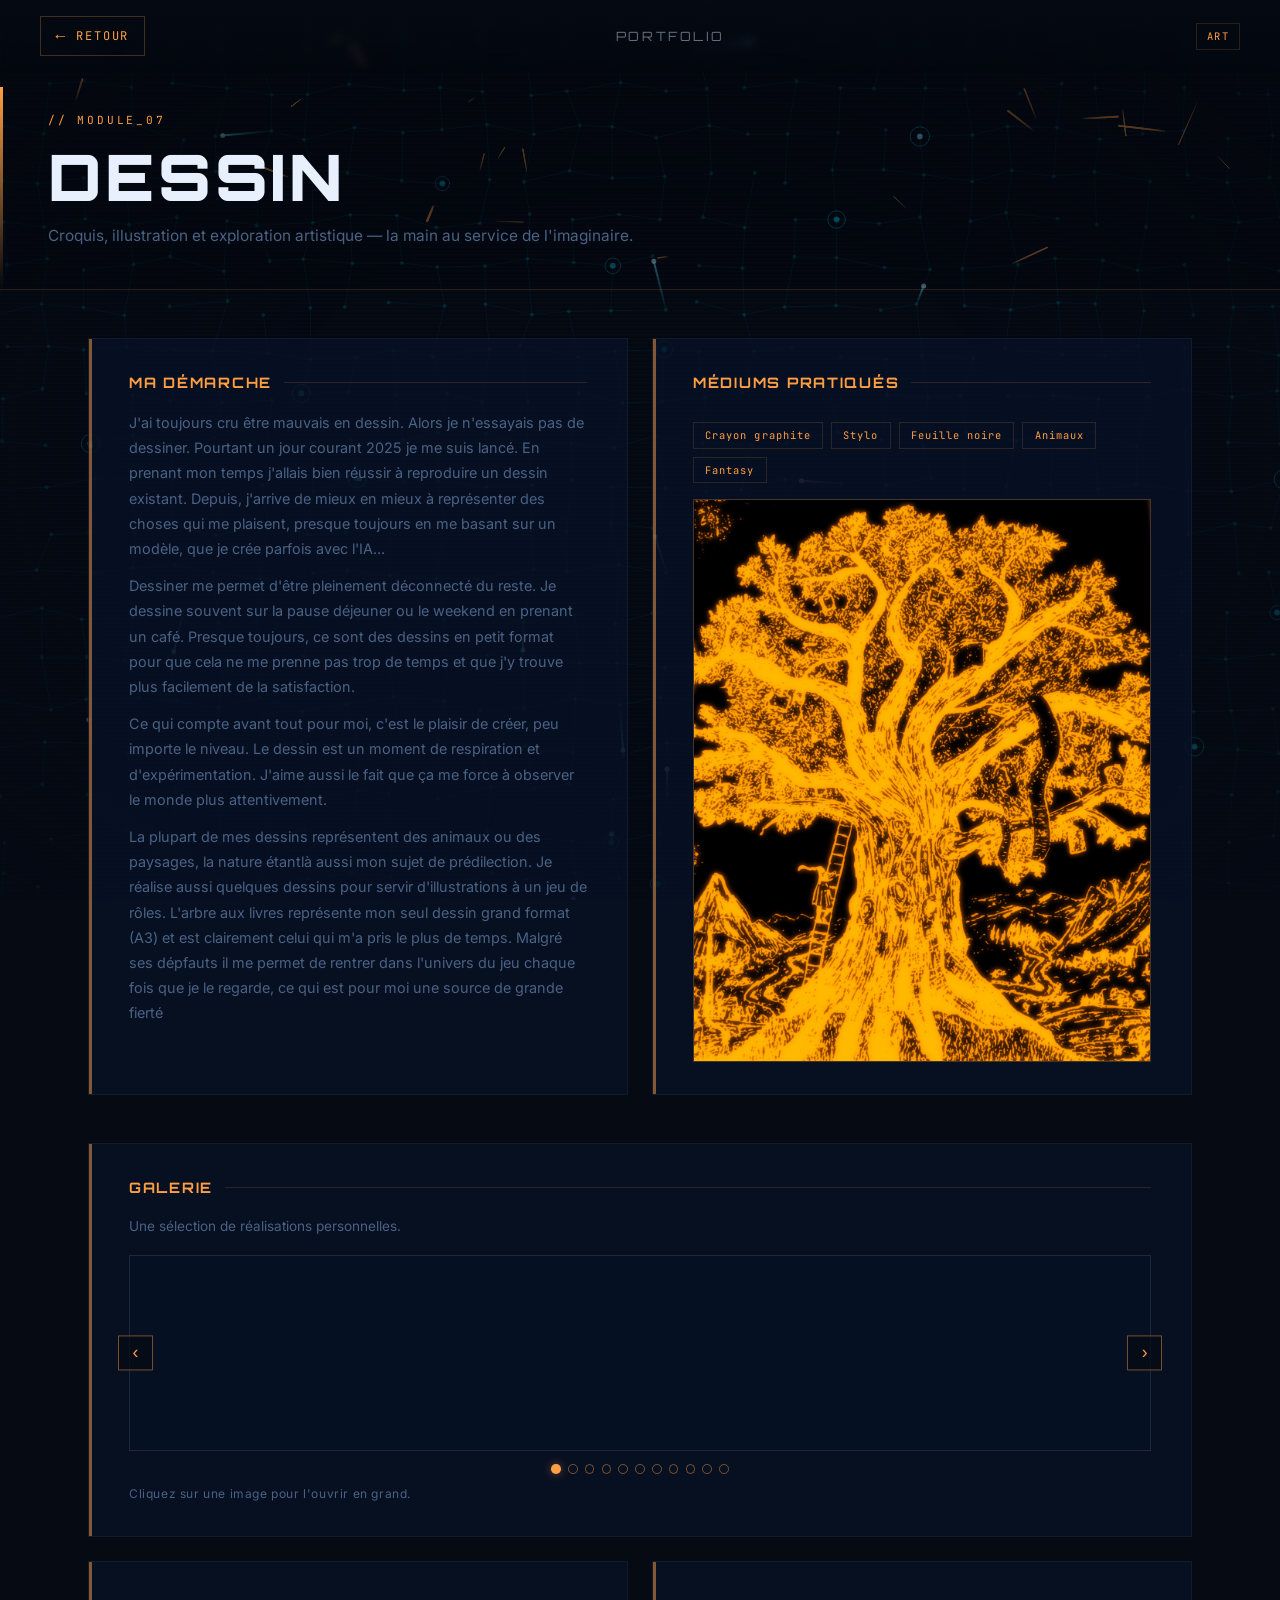
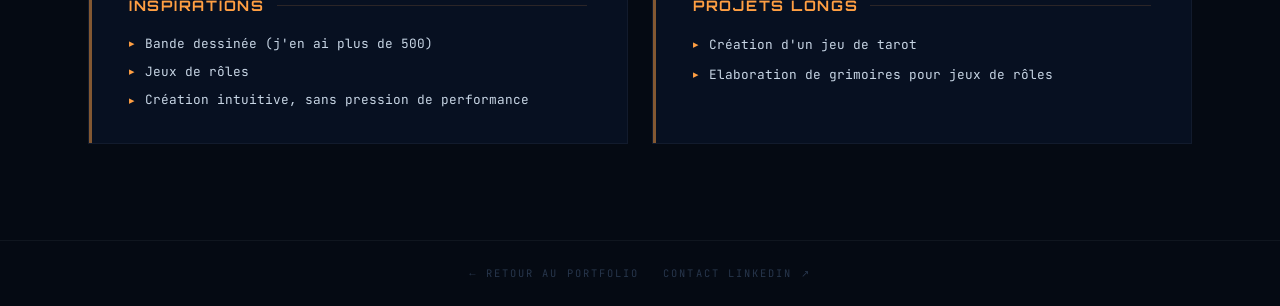
==== pages/dessin.html @ d43ea98d "Initial commit : portfolio futuriste complet" ====
<!DOCTYPE html>
<html lang="fr">
<head>
    <meta charset="UTF-8">
    <meta name="viewport" content="width=device-width, initial-scale=1.0">
    <title>Dessin — Portfolio</title>
    <meta name="description" content="Parcourez ma galerie de dessins, mes médiums de prédilection et mon exploration artistique personnelle.">
    <meta property="og:title" content="Dessin — Portfolio">
    <meta property="og:description" content="Parcourez ma galerie de dessins, mes médiums de prédilection et mon exploration artistique personnelle.">
    <meta property="og:image" content="../Images/Dessin/arbre-neon-orange.avif">
    <meta property="og:type" content="website">
    <meta name="twitter:card" content="summary_large_image">
    <link rel="stylesheet" href="../css/page.css">
    <link rel="stylesheet" href="../css/themes.css">
    <style>
        .dessin-carousel {
            position: relative;
            margin-top: 0.5rem;
        }

        .carousel-viewport {
            overflow: hidden;
            border: 1px solid rgba(200,214,229,0.12);
            background: rgba(8,18,38,0.6);
        }

        .carousel-track {
            display: flex;
            transition: transform 0.4s ease;
        }

        .carousel-slide {
            flex: 0 0 calc(100% / var(--slides-per-view, 1));
            border: none;
            margin: 0;
            padding: 0.35rem;
            background: none;
            cursor: zoom-in;
        }

        .carousel-slide img {
            width: 100%;
            aspect-ratio: 4 / 3;
            object-fit: cover;
            display: block;
        }

        .carousel-btn {
            position: absolute;
            top: 50%;
            transform: translateY(-50%);
            width: 2.2rem;
            height: 2.2rem;
            border: 1px solid rgba(255, 159, 67, 0.45);
            background: rgba(5,10,19,0.75);
            color: var(--accent);
            font-size: 1.1rem;
            cursor: pointer;
            z-index: 2;
            transition: all 0.25s ease;
        }

        .carousel-btn:hover {
            background: rgba(255, 159, 67, 0.2);
            box-shadow: 0 0 12px rgba(255, 159, 67, 0.3);
        }

        .carousel-btn:focus-visible,
        .carousel-dot:focus-visible,
        .lightbox-btn:focus-visible,
        .lightbox-close:focus-visible {
            outline: 2px solid var(--accent);
            outline-offset: 2px;
        }

        .carousel-btn.prev { left: -0.7rem; }
        .carousel-btn.next { right: -0.7rem; }

        .carousel-dots {
            display: flex;
            justify-content: center;
            gap: 0.45rem;
            margin-top: 0.85rem;
        }

        .carousel-dot {
            width: 0.6rem;
            height: 0.6rem;
            border-radius: 50%;
            border: 1px solid rgba(255, 159, 67, 0.45);
            background: transparent;
            cursor: pointer;
            padding: 0;
            transition: all 0.25s ease;
        }

        .carousel-dot[aria-selected="true"] {
            background: var(--accent);
            box-shadow: 0 0 10px rgba(255, 159, 67, 0.45);
        }

        .lightbox {
            position: fixed;
            inset: 0;
            z-index: 500;
            display: flex;
            align-items: center;
            justify-content: center;
            padding: 1rem;
            background: rgba(5,10,19,0.92);
            backdrop-filter: blur(5px);
            opacity: 0;
            visibility: hidden;
            pointer-events: none;
            transition: opacity 0.25s ease, visibility 0.25s ease;
        }

        .lightbox.is-open {
            opacity: 1;
            visibility: visible;
            pointer-events: auto;
        }

        .lightbox figure {
            margin: 0;
            max-width: min(1100px, 92vw);
            max-height: 90vh;
            width: 100%;
            display: flex;
            align-items: center;
            justify-content: center;
            transform: translateY(12px) scale(0.97);
            transition: transform 0.3s ease;
        }

        .lightbox.is-open figure {
            transform: translateY(0) scale(1);
        }

        .lightbox img {
            max-width: 100%;
            max-height: 90vh;
            width: auto;
            height: auto;
            display: block;
            margin: 0 auto;
            border: 1px solid rgba(255, 159, 67, 0.35);
            box-shadow: 0 15px 35px rgba(0,0,0,0.45);
        }

        .lightbox-btn,
        .lightbox-close {
            position: absolute;
            border: 1px solid rgba(255, 159, 67, 0.45);
            background: rgba(5,10,19,0.75);
            color: var(--accent);
            cursor: pointer;
            transition: all 0.25s ease;
        }

        .lightbox-btn {
            top: 50%;
            transform: translateY(-50%);
            width: 2.5rem;
            height: 2.5rem;
            font-size: 1.15rem;
        }

        .lightbox-btn.prev { left: 1rem; }
        .lightbox-btn.next { right: 1rem; }

        .lightbox-close {
            top: 1rem;
            right: 1rem;
            width: 2.3rem;
            height: 2.3rem;
            font-size: 1.4rem;
            line-height: 1;
        }

        .lightbox-btn:hover,
        .lightbox-close:hover {
            background: rgba(255, 159, 67, 0.2);
            box-shadow: 0 0 12px rgba(255, 159, 67, 0.35);
        }

        body.lightbox-open {
            overflow: hidden;
        }

        @media (max-width: 768px) {
            .carousel-btn.prev { left: 0.4rem; }
            .carousel-btn.next { right: 0.4rem; }
            .carousel-btn,
            .lightbox-btn {
                width: 2rem;
                height: 2rem;
                font-size: 1rem;
            }
            .lightbox-close {
                width: 2rem;
                height: 2rem;
                font-size: 1.2rem;
            }
        }
    </style>
</head>
<body class="theme-dessin">

    <a class="skip-link" href="#main-content">Aller au contenu principal</a>

    <canvas id="bg-canvas" aria-hidden="true"></canvas>
    <div class="scanlines" aria-hidden="true"></div>
    <div class="vignette"  aria-hidden="true"></div>

    <!-- ── Navigation ── -->
    <nav class="page-nav">
        <a href="../index.html" class="nav-back">
            <span class="nav-back-arrow">←</span>
            RETOUR
        </a>
        <span class="nav-title">PORTFOLIO</span>
        <span class="nav-tag">ART</span>
    </nav>

    <!-- ── Hero ── -->
    <header class="section-hero">
        <canvas id="hero-canvas" aria-hidden="true"></canvas>
        <span class="section-eyebrow">// MODULE_07</span>
        <h1 class="section-title">DESSIN</h1>
        <p class="section-subtitle">
            Croquis, illustration et exploration artistique — la main au service de l'imaginaire.
        </p>
    </header>

    <!-- ── Contenu ── -->
    <main id="main-content" class="section-content">

        <div class="content-grid">
            <div class="content-block">
                <h2 class="block-title">MA DÉMARCHE</h2>
                <div class="block-body">
                    <p>
                        J'ai toujours cru être mauvais en dessin. Alors je n'essayais pas de dessiner. 
                        Pourtant un jour courant 2025 je me suis lancé. 
                        En prenant mon temps j'allais bien réussir à reproduire un dessin existant. 
                        Depuis, j'arrive de mieux en mieux à représenter des choses qui me plaisent, 
                        presque toujours en me basant sur un modèle, que je crée parfois avec l'IA... 
                    </p>
                     <p> 
                        Dessiner me permet d'être pleinement déconnecté du reste. 
                        Je dessine souvent sur la pause déjeuner ou le weekend en prenant un café. 
                        Presque toujours, ce sont des dessins en petit format 
                        pour que cela ne me prenne pas trop de temps et que j'y trouve plus facilement 
                        de la satisfaction.
                    </p>
                    <p>
                        Ce qui compte avant tout pour moi, c'est le plaisir de créer,
                        peu importe le niveau. Le dessin est un moment de respiration et
                        d'expérimentation. 
                        J'aime aussi le fait que ça me force à observer le monde plus attentivement.
                    </p>
                    <p>
                        La plupart de mes dessins représentent des animaux ou des paysages, 
                        la nature étantlà aussi mon sujet de prédilection.
                        Je réalise aussi quelques dessins pour servir d'illustrations à un jeu de rôles.
                        L'arbre aux livres représente mon seul dessin grand format (A3) et est clairement celui qui m'a pris le plus de temps.
                        Malgré ses dépfauts il me permet de rentrer dans l'univers du jeu chaque fois que je le regarde, 
                        ce qui est pour moi une source de grande fierté
                    </p>
                </div>
            </div>

            <div class="content-block" style="display:flex; flex-direction:column;">
                <h2 class="block-title">MÉDIUMS PRATIQUÉS</h2>
                <div class="tags-wrap">
                    <span class="pill">Crayon graphite</span>
                    <span class="pill">Stylo</span>
                    <span class="pill">Feuille noire</span>
                    <span class="pill">Animaux</span>
                    <span class="pill">Fantasy</span>
                </div>
                <div style="flex:1; min-height:0; margin-top:1rem; overflow:hidden;">
                    <img src="../Images/Dessin/arbre-neon-orange.avif"
                         alt="Arbre style néon orange"
                         loading="lazy" decoding="async"
                         style="width:100%; height:100%; object-fit:cover; display:block;
                                border:1px solid rgba(255,159,67,0.25);
                                box-shadow:0 0 18px rgba(255,120,0,0.15);">
                </div>
            </div>
        </div>

        <div class="content-block">
            <h2 class="block-title">GALERIE</h2>
            <div class="block-body">
                <!-- ✏️ Ajoutez des images de vos œuvres -->
                <p style="margin-bottom: 1rem; color: var(--color-muted); font-size: 0.85rem;">
                    Une sélection de réalisations personnelles.
                </p>

                <div class="dessin-carousel" data-carousel>
                    <button class="carousel-btn prev" type="button" aria-label="Image précédente">‹</button>

                    <div class="carousel-viewport">
                        <div class="carousel-track">
                            <button class="carousel-slide" type="button" data-caption="Dessin arbre">
                                <img src="../Images/Dessin/arbre.avif" alt="Dessin arbre" loading="lazy" decoding="async">
                            </button>
                            <button class="carousel-slide" type="button" data-caption="Dessin baronsamedi">
                                <img src="../Images/Dessin/baronsamedi.avif" alt="Dessin baronsamedi" loading="lazy" decoding="async">
                            </button>
                            <button class="carousel-slide" type="button" data-caption="Dessin blackelefant">
                                <img src="../Images/Dessin/blackelefant.avif" alt="Dessin blackelefant" loading="lazy" decoding="async">
                            </button>
                            <button class="carousel-slide" type="button" data-caption="Dessin dragon">
                                <img src="../Images/Dessin/dragon.avif" alt="Dessin dragon" loading="lazy" decoding="async">
                            </button>
                            <button class="carousel-slide" type="button" data-caption="Dessin dromadaire">
                                <img src="../Images/Dessin/dromadaire.avif" alt="Dessin dromadaire" loading="lazy" decoding="async">
                            </button>
                            <button class="carousel-slide" type="button" data-caption="Dessin d'éléphant">
                                <img src="../Images/Dessin/éléphant.avif" alt="Dessin d'éléphant" loading="lazy" decoding="async">
                            </button>
                            <button class="carousel-slide" type="button" data-caption="Dessin extrait grimoire">
                                <img src="../Images/Dessin/extrait grimoire.avif" alt="Dessin extrait grimoire" loading="lazy" decoding="async">
                            </button>
                            <button class="carousel-slide" type="button" data-caption="Dessin loup">
                                <img src="../Images/Dessin/loup.avif" alt="Dessin loup" loading="lazy" decoding="async">
                            </button>
                            <button class="carousel-slide" type="button" data-caption="Dessin montagnes">
                                <img src="../Images/Dessin/montagnes.avif" alt="Dessin montagnes" loading="lazy" decoding="async">
                            </button>
                            <button class="carousel-slide" type="button" data-caption="Dessin paysage feutre">
                                <img src="../Images/Dessin/paysage feutre.avif" alt="Dessin paysage feutre" loading="lazy" decoding="async">
                            </button>
                            <button class="carousel-slide" type="button" data-caption="Dessin renard">
                                <img src="../Images/Dessin/renard.avif" alt="Dessin renard" loading="lazy" decoding="async">
                            </button>
                            <button class="carousel-slide" type="button" data-caption="Dessin singe">
                                <img src="../Images/Dessin/singe.avif" alt="Dessin singe" loading="lazy" decoding="async">
                            </button>
                            <button class="carousel-slide" type="button" data-caption="Portrait de Stéphane">
                                <img src="../Images/Dessin/Stéphane.avif" alt="Portrait de Stéphane" loading="lazy" decoding="async">
                            </button>
                            <button class="carousel-slide" type="button" data-caption="Dessin de taureau">
                                <img src="../Images/Dessin/taureau.avif" alt="Dessin de taureau" loading="lazy" decoding="async">
                            </button>
                        </div>
                    </div>

                    <button class="carousel-btn next" type="button" aria-label="Image suivante">›</button>
                </div>

                <div class="carousel-dots" role="tablist" aria-label="Navigation galerie dessins"></div>
                <p style="margin-top: 0.6rem; color: var(--color-muted); font-size: 0.75rem; letter-spacing: 0.05em;">
                    Cliquez sur une image pour l'ouvrir en grand.
                </p>
            </div>
        </div>

        <div class="content-grid">
            <div class="content-block">
                <h2 class="block-title">INSPIRATIONS</h2>
                <ul class="block-list">
                    <li>Bande dessinée (j'en ai plus de 500)</li>
                    <li>Jeux de rôles</li>
                    <li>Création intuitive, sans pression de performance</li>
                </ul>
            </div>

            <div class="content-block">
                <h2 class="block-title">PROJETS LONGS</h2>
                <div class="block-body">
                    <ul class="block-list">
                        <li>Création d'un jeu de tarot</li>
                        <li>Elaboration de grimoires pour jeux de rôles</li>
                    </ul>
                </div>
            </div>
        </div>

    </main>

    <footer class="section-footer">
        <a href="../index.html">← RETOUR AU PORTFOLIO</a>
        <a href="https://www.linkedin.com/in/romain-orhand-72410a13b/" target="_blank" rel="noopener noreferrer">CONTACT LINKEDIN ↗</a>
    </footer>

    <div class="lightbox" id="dessin-lightbox" aria-hidden="true">
        <button class="lightbox-close" type="button" aria-label="Fermer l'image">×</button>
        <button class="lightbox-btn prev" type="button" aria-label="Image précédente">‹</button>
        <figure>
            <img id="lightbox-image" src="" alt="Agrandissement d'un dessin">
        </figure>
        <button class="lightbox-btn next" type="button" aria-label="Image suivante">›</button>
    </div>

    <script src="../js/circuit.js"></script>
    <script src="../js/page.js"></script>
    <script>
        /* Mini-animation canvas hero : traits de crayon qui se dessinent */
        window.HeroAnim = {
            start(canvas) {
                const ctx = canvas.getContext('2d');
                canvas.width  = canvas.offsetWidth;
                canvas.height = canvas.offsetHeight;
                const W = canvas.width;
                const H = canvas.height;

                const strokes = [];
                function addStroke() {
                    const cx    = Math.random() * W;
                    const cy    = Math.random() * H;
                    const angle = Math.random() * Math.PI * 2;
                    const len   = 40 + Math.random() * 160;
                    strokes.push({
                        x1: cx - Math.cos(angle) * len / 2,
                        y1: cy - Math.sin(angle) * len / 2,
                        x2: cx + Math.cos(angle) * len / 2,
                        y2: cy + Math.sin(angle) * len / 2,
                        alpha: 0.1 + Math.random() * 0.35,
                        width: 0.5 + Math.random() * 1.5,
                        progress: 0,
                        speed: 0.008 + Math.random() * 0.015,
                        maxAge: 180 + Math.floor(Math.random() * 120),
                        age: 0,
                    });
                }
                for (let i = 0; i < 25; i++) addStroke();

                function draw() {
                    ctx.fillStyle = 'rgba(5,10,19,0.04)';
                    ctx.fillRect(0, 0, W, H);

                    strokes.forEach((s, idx) => {
                        s.age++;
                        s.progress = Math.min(s.progress + s.speed, 1);
                        const fade = s.age > s.maxAge * 0.7
                            ? 1 - (s.age - s.maxAge * 0.7) / (s.maxAge * 0.3)
                            : 1;

                        const ex = s.x1 + (s.x2 - s.x1) * s.progress;
                        const ey = s.y1 + (s.y2 - s.y1) * s.progress;

                        ctx.beginPath();
                        ctx.moveTo(s.x1, s.y1);
                        ctx.lineTo(ex, ey);
                        ctx.strokeStyle = `rgba(255,159,67,${s.alpha * fade})`;
                        ctx.lineWidth   = s.width;
                        ctx.lineCap     = 'round';
                        ctx.stroke();

                        if (s.age >= s.maxAge) {
                            strokes.splice(idx, 1);
                            addStroke();
                        }
                    });

                    requestAnimationFrame(draw);
                }
                draw();
            }
        };

        (function () {
            const carousel = document.querySelector('[data-carousel]');
            if (!carousel) return;

            const track = carousel.querySelector('.carousel-track');
            const slides = Array.from(track.querySelectorAll('.carousel-slide'));
            const prevBtn = carousel.querySelector('.carousel-btn.prev');
            const nextBtn = carousel.querySelector('.carousel-btn.next');
            const dotsHost = document.querySelector('.carousel-dots');

            const lightbox = document.getElementById('dessin-lightbox');
            const lightboxImage = document.getElementById('lightbox-image');
            const lightboxClose = lightbox.querySelector('.lightbox-close');
            const lightboxPrev = lightbox.querySelector('.lightbox-btn.prev');
            const lightboxNext = lightbox.querySelector('.lightbox-btn.next');

            let currentIndex = 0;
            let isLightboxOpen = false;
            let lastFocusedElement = null;
            let lightboxIndex = 0;
            let scrollLockY = 0;
            let perView = 1;
            let maxIndex = 0;
            let dots = [];

            function getPerView() {
                if (window.innerWidth >= 1200) return 4;
                if (window.innerWidth >= 860) return 3;
                if (window.innerWidth >= 560) return 2;
                return 1;
            }

            function buildDots() {
                dotsHost.innerHTML = '';
                dots = [];
                for (let index = 0; index <= maxIndex; index++) {
                    const dot = document.createElement('button');
                    dot.type = 'button';
                    dot.className = 'carousel-dot';
                    dot.setAttribute('role', 'tab');
                    dot.setAttribute('aria-label', `Aller au groupe ${index + 1}`);
                    dot.setAttribute('aria-selected', 'false');
                    dot.addEventListener('click', () => setCurrentSlide(index));
                    dotsHost.appendChild(dot);
                    dots.push(dot);
                }
            }

            function refreshLayout() {
                perView = Math.min(getPerView(), slides.length);
                maxIndex = Math.max(0, slides.length - perView);
                carousel.style.setProperty('--slides-per-view', String(perView));
                buildDots();
                setCurrentSlide(currentIndex);
            }

            function normalizeIndex(index) {
                if (index < 0) return maxIndex;
                if (index > maxIndex) return 0;
                return index;
            }

            function ensureImageVisible(imageIndex) {
                if (imageIndex < currentIndex) {
                    setCurrentSlide(imageIndex);
                    return;
                }
                if (imageIndex >= currentIndex + perView) {
                    setCurrentSlide(imageIndex - perView + 1);
                }
            }

            function setCurrentSlide(index) {
                currentIndex = normalizeIndex(index);
                const shiftPercent = (100 / perView) * currentIndex;
                track.style.transform = `translateX(-${shiftPercent}%)`;

                slides.forEach((slide, idx) => {
                    const isVisible = idx >= currentIndex && idx < currentIndex + perView;
                    slide.setAttribute('aria-current', isVisible ? 'true' : 'false');
                    slide.tabIndex = isVisible ? 0 : -1;
                });

                dots.forEach((dot, idx) => {
                    dot.setAttribute('aria-selected', idx === currentIndex ? 'true' : 'false');
                });
            }

            function updateLightboxContent() {
                const slide = slides[lightboxIndex];
                const image = slide.querySelector('img');
                const caption = slide.getAttribute('data-caption') || '';
                const computedAlt = (image.alt && image.alt.trim()) || caption || `Dessin ${lightboxIndex + 1}`;
                lightboxImage.src = image.currentSrc || image.src;
                lightboxImage.alt = computedAlt;
            }

            function openLightbox(index) {
                lightboxIndex = (index + slides.length) % slides.length;
                updateLightboxContent();

                if (!isLightboxOpen) {
                    lastFocusedElement = document.activeElement;
                    scrollLockY = window.scrollY || window.pageYOffset || 0;
                    document.body.style.position = 'fixed';
                    document.body.style.top = `-${scrollLockY}px`;
                    document.body.style.left = '0';
                    document.body.style.right = '0';
                    document.body.style.width = '100%';
                }
                isLightboxOpen = true;
                lightbox.classList.add('is-open');
                lightbox.setAttribute('aria-hidden', 'false');
                document.body.classList.add('lightbox-open');
                lightboxClose.focus();
            }

            function closeLightbox() {
                if (!isLightboxOpen) return;
                isLightboxOpen = false;
                lightbox.classList.remove('is-open');
                lightbox.setAttribute('aria-hidden', 'true');
                document.body.classList.remove('lightbox-open');
                document.body.style.position = '';
                document.body.style.top = '';
                document.body.style.left = '';
                document.body.style.right = '';
                document.body.style.width = '';
                window.scrollTo(0, scrollLockY);
                ensureImageVisible(lightboxIndex);
                if (lastFocusedElement && typeof lastFocusedElement.focus === 'function') {
                    lastFocusedElement.focus();
                }
            }

            function shiftLightbox(delta) {
                lightboxIndex = (lightboxIndex + delta + slides.length) % slides.length;
                updateLightboxContent();
            }

            prevBtn.addEventListener('click', () => setCurrentSlide(currentIndex - 1));
            nextBtn.addEventListener('click', () => setCurrentSlide(currentIndex + 1));

            slides.forEach((slide, index) => {
                slide.addEventListener('click', () => openLightbox(index));
            });

            lightboxClose.addEventListener('click', closeLightbox);
            lightboxPrev.addEventListener('click', () => shiftLightbox(-1));
            lightboxNext.addEventListener('click', () => shiftLightbox(1));

            lightbox.addEventListener('click', (event) => {
                if (event.target === lightbox) {
                    closeLightbox();
                }
            });

            document.addEventListener('keydown', (event) => {
                if (event.key === 'Escape' && isLightboxOpen) {
                    closeLightbox();
                    return;
                }

                if (event.key === 'ArrowLeft') {
                    if (isLightboxOpen) {
                        shiftLightbox(-1);
                    } else if (document.activeElement && carousel.contains(document.activeElement)) {
                        setCurrentSlide(currentIndex - 1);
                    }
                }

                if (event.key === 'ArrowRight') {
                    if (isLightboxOpen) {
                        shiftLightbox(1);
                    } else if (document.activeElement && carousel.contains(document.activeElement)) {
                        setCurrentSlide(currentIndex + 1);
                    }
                }
            });

            window.addEventListener('resize', refreshLayout);
            refreshLayout();
        })();
    </script>
</body>
</html>
---- css/page.css ----
/* ════════════════════════════════════════════════════════
   PORTFOLIO — STYLES PAGES INTERNES
   Partagé par toutes les pages de section
   ════════════════════════════════════════════════════════ */

@import url('./fonts.css');

/* ── Variables ── */
:root {
    --bg-dark:    #050a13;
    --bg-card:    rgba(8, 18, 38, 0.8);
    --color-text: #c8d6e5;
    --color-muted:#4a6285;
    --color-bright:#e8f0fe;
    --font-title: 'Orbitron', monospace;
    --font-body:  'Inter', sans-serif;
    --font-mono:  'JetBrains Mono', monospace;
    /* --accent et --accent-dim fournis par chaque page via style inline sur <body> */
}

/* ── Reset ── */
*, *::before, *::after { box-sizing: border-box; margin: 0; padding: 0; }

html, body { width: 100%; height: 100%; }

body {
    background-color: var(--bg-dark);
    color: var(--color-text);
    font-family: var(--font-body);
    font-weight: 400;
    line-height: 1.6;
    min-height: 100vh;
    overflow-x: hidden;
}

.skip-link {
    position: absolute;
    top: -48px;
    left: 1rem;
    z-index: 1200;
    padding: 0.55rem 0.85rem;
    border: 1px solid rgba(var(--accent-rgb, 0, 212, 255), 0.45);
    background: rgba(5, 10, 19, 0.94);
    color: var(--color-bright);
    font-family: var(--font-mono);
    font-size: 0.72rem;
    letter-spacing: 0.06em;
    text-decoration: none;
    transition: top 0.2s ease;
}

.skip-link:focus {
    top: 0.8rem;
}

/* ── Canvas fond ── */
#bg-canvas {
    position: fixed;
    inset: 0;
    width: 100%; height: 100%;
    z-index: 0;
    opacity: 0.5;
    pointer-events: none;
}

.scanlines {
    position: fixed;
    inset: 0;
    z-index: 1;
    pointer-events: none;
    background: repeating-linear-gradient(
        0deg, transparent, transparent 2px,
        rgba(0,0,0,0.1) 2px, rgba(0,0,0,0.1) 4px
    );
}

.vignette {
    position: fixed;
    inset: 0;
    z-index: 2;
    pointer-events: none;
    background: radial-gradient(ellipse at center, transparent 40%, rgba(5,10,19,0.7) 100%);
}

/* ════════════════════════════════════════════════════════
   NAVIGATION (back button)
   ════════════════════════════════════════════════════════ */

.page-nav {
    position: fixed;
    top: 0; left: 0; right: 0;
    z-index: 100;
    display: flex;
    align-items: center;
    justify-content: space-between;
    padding: 1rem 2.5rem;
    background: linear-gradient(to bottom, rgba(5,10,19,0.95) 0%, transparent 100%);
    backdrop-filter: blur(4px);
}

.nav-back {
    display: flex;
    align-items: center;
    gap: 0.6rem;
    font-family: var(--font-mono);
    font-size: 0.75rem;
    letter-spacing: 0.15em;
    color: var(--accent, #00d4ff);
    text-decoration: none;
    border: 1px solid rgba(var(--accent-rgb, 0,212,255), 0.25);
    padding: 0.4rem 0.9rem;
    transition: all 0.3s ease;
}

.nav-back:hover {
    background: rgba(var(--accent-rgb, 0,212,255), 0.1);
    border-color: var(--accent, #00d4ff);
    box-shadow: 0 0 15px var(--accent-glow, rgba(0,212,255,0.3));
}

.nav-back-arrow {
    font-size: 1rem;
    transition: transform 0.3s ease;
}
.nav-back:hover .nav-back-arrow { transform: translateX(-4px); }

.nav-title {
    font-family: var(--font-title);
    font-size: 0.8rem;
    letter-spacing: 0.2em;
    color: rgba(200, 214, 229, 0.5);
}

.nav-tag {
    font-family: var(--font-mono);
    font-size: 0.65rem;
    letter-spacing: 0.15em;
    color: var(--accent, #00d4ff);
    border: 1px solid var(--accent-dim, rgba(0,212,255,0.2));
    padding: 0.25rem 0.6rem;
}

/* ════════════════════════════════════════════════════════
   PAGE HERO (banner haut de page)
   ════════════════════════════════════════════════════════ */

.section-hero {
    position: relative;
    z-index: 10;
    min-height: 280px;
    display: flex;
    flex-direction: column;
    justify-content: flex-end;
    padding: 7rem 3rem 2.5rem;
    border-bottom: 1px solid var(--accent-dim, rgba(0,212,255,0.15));
    overflow: hidden;
}

/* Canvas de l'animation de section en arrière-plan du hero */
.section-hero canvas {
    position: absolute;
    inset: 0;
    width: 100%; height: 100%;
    opacity: 0.35;
}

.section-eyebrow {
    font-family: var(--font-mono);
    font-size: 0.7rem;
    letter-spacing: 0.25em;
    color: var(--accent, #00d4ff);
    margin-bottom: 0.75rem;
    position: relative;
    z-index: 1;
}

.section-title {
    font-family: var(--font-title);
    font-size: clamp(2rem, 5vw, 4rem);
    font-weight: 900;
    letter-spacing: 0.06em;
    color: var(--color-bright);
    line-height: 1.1;
    position: relative;
    z-index: 1;
}

.section-title span {
    color: var(--accent, #00d4ff);
}

.section-subtitle {
    margin-top: 0.75rem;
    font-size: clamp(0.85rem, 1.2vw, 1rem);
    color: var(--color-muted);
    max-width: 600px;
    position: relative;
    z-index: 1;
}

/* Décoration accent latérale gauche */
.section-hero::after {
    content: '';
    position: absolute;
    left: 0; top: 30%; bottom: 0;
    width: 3px;
    background: linear-gradient(to bottom, var(--accent, #00d4ff), transparent);
}

/* ════════════════════════════════════════════════════════
   CONTENU PRINCIPAL
   ════════════════════════════════════════════════════════ */

.section-content {
    position: relative;
    z-index: 10;
    padding: 3rem;
    max-width: 1200px;
    margin: 0 auto;
    width: 100%;
}

/* ── Blocs de contenu ── */
.content-block {
    background: var(--bg-card);
    border: 1px solid rgba(200,214,229,0.06);
    padding: 2rem 2.5rem;
    margin-bottom: 1.5rem;
    position: relative;
    overflow: hidden;
    animation: fade-up 0.6s ease both;
}

.content-block::before {
    content: '';
    position: absolute;
    top: 0; left: 0;
    width: 3px; height: 100%;
    background: var(--accent, #00d4ff);
    opacity: 0.5;
}

.content-block:nth-child(2) { animation-delay: 0.1s; }
.content-block:nth-child(3) { animation-delay: 0.2s; }
.content-block:nth-child(4) { animation-delay: 0.3s; }

/* ── Grille de blocs 2 colonnes ── */
.content-grid {
    display: grid;
    grid-template-columns: repeat(2, 1fr);
    gap: 1.5rem;
    margin-bottom: 1.5rem;
}

/* ── Titres des blocs ── */
.block-title {
    font-family: var(--font-title);
    font-size: 0.9rem;
    font-weight: 700;
    letter-spacing: 0.12em;
    color: var(--accent, #00d4ff);
    margin-bottom: 1rem;
    display: flex;
    align-items: center;
    gap: 0.75rem;
}

.block-title::after {
    content: '';
    flex: 1;
    height: 1px;
    background: var(--accent-dim, rgba(0,212,255,0.2));
}

.block-body {
    font-size: 0.9rem;
    color: var(--color-muted);
    line-height: 1.75;
}

.block-body p + p { margin-top: 0.75rem; }

/* ── Miscellaneous rotator ── */
.misc-rotator-shell {
    display: flex;
    align-items: center;
    gap: 0.5rem;
    min-height: 2.2rem;
    margin: 0.25rem 0 1rem;
    font-family: var(--font-mono);
    font-size: clamp(0.9rem, 1.8vw, 1.2rem);
    color: var(--color-bright);
}

.misc-rotator-prefix {
    color: var(--accent, #00d4ff);
    opacity: 0.7;
}

.misc-rotator-text {
    color: var(--accent, #00d4ff);
    letter-spacing: 0.06em;
}

.misc-rotator-cursor {
    color: var(--accent, #00d4ff);
    animation: blink 0.8s step-end infinite;
}

/* ── Listes ── */
.block-list {
    list-style: none;
    display: flex;
    flex-direction: column;
    gap: 0.5rem;
}

.block-list li {
    font-family: var(--font-mono);
    font-size: 0.8rem;
    color: var(--color-text);
    display: flex;
    align-items: center;
    gap: 0.6rem;
}

.block-list li::before {
    content: '▸';
    color: var(--accent, #00d4ff);
    font-size: 0.7rem;
}

/* ── Tags / pills ── */
.tags-wrap {
    display: flex;
    flex-wrap: wrap;
    gap: 0.5rem;
    margin-top: 0.75rem;
}

.pill {
    font-family: var(--font-mono);
    font-size: 0.65rem;
    letter-spacing: 0.1em;
    border: 1px solid var(--accent-dim, rgba(0,212,255,0.2));
    color: var(--accent, #00d4ff);
    padding: 0.25rem 0.7rem;
}

/* ── Placeholder "à compléter" ── */
.placeholder-notice {
    font-family: var(--font-mono);
    font-size: 0.75rem;
    color: rgba(200,214,229,0.2);
    border: 1px dashed rgba(200,214,229,0.1);
    padding: 1.5rem;
    text-align: center;
    letter-spacing: 0.1em;
    margin-top: 1rem;
}

/* ── Image placeholder ── */
.img-placeholder {
    width: 100%;
    aspect-ratio: 16/9;
    background: rgba(8,18,38,0.8);
    border: 1px dashed rgba(200,214,229,0.1);
    display: flex;
    align-items: center;
    justify-content: center;
    font-family: var(--font-mono);
    font-size: 0.7rem;
    color: rgba(200,214,229,0.2);
    letter-spacing: 0.1em;
    margin-bottom: 1rem;
}

/* ════════════════════════════════════════════════════════
   FOOTER
   ════════════════════════════════════════════════════════ */

.section-footer {
    position: relative;
    z-index: 10;
    padding: 1.5rem 3rem;
    border-top: 1px solid rgba(200,214,229,0.06);
    display: flex;
    justify-content: center;
    align-items: center;
    gap: 1.5rem;
    flex-wrap: wrap;
}

.section-footer a {
    font-family: var(--font-mono);
    font-size: 0.65rem;
    letter-spacing: 0.2em;
    color: var(--color-muted);
    text-decoration: none;
    opacity: 0.5;
    transition: opacity 0.3s ease;
}

.section-footer a:hover { opacity: 1; }

/* ════════════════════════════════════════════════════════
   ANIMATIONS
   ════════════════════════════════════════════════════════ */

@keyframes fade-up {
    from { opacity: 0; transform: translateY(16px); }
    to   { opacity: 1; transform: translateY(0); }
}

.section-hero {
    animation: fade-up 0.7s ease both;
}
.section-content {
    animation: fade-up 0.7s 0.15s ease both;
}

/* ════════════════════════════════════════════════════════
   RESPONSIVE
   ════════════════════════════════════════════════════════ */

@media (max-width: 768px) {
    .section-hero    { padding: 6rem 1.5rem 2rem; }
    .section-content { padding: 2rem 1.5rem; }
    .content-grid    { grid-template-columns: 1fr; }
    .content-block   { padding: 1.5rem; }
    .page-nav        { padding: 0.75rem 1.5rem; }
}
---- css/themes.css ----
/* Centralized per-page accent themes */

body.theme-qualite {
    --accent: #00d4ff;
    --accent-dim: rgba(0, 212, 255, 0.15);
    --accent-glow: rgba(0, 212, 255, 0.45);
    --accent-rgb: 0, 212, 255;
}

body.theme-ia {
    --accent: #ff0080;
    --accent-dim: rgba(255, 0, 128, 0.15);
    --accent-glow: rgba(255, 0, 128, 0.45);
    --accent-rgb: 255, 0, 128;
}

body.theme-robotique {
    --accent: #a855f7;
    --accent-dim: rgba(168, 85, 247, 0.15);
    --accent-glow: rgba(168, 85, 247, 0.45);
    --accent-rgb: 168, 85, 247;
}

body.theme-aventure {
    --accent: #00ff88;
    --accent-dim: rgba(0, 255, 136, 0.15);
    --accent-glow: rgba(0, 255, 136, 0.45);
    --accent-rgb: 0, 255, 136;
}

body.theme-iaido {
    --accent: #ff3366;
    --accent-dim: rgba(255, 51, 102, 0.15);
    --accent-glow: rgba(255, 51, 102, 0.45);
    --accent-rgb: 255, 51, 102;
}

body.theme-echecs {
    --accent: #facc15;
    --accent-dim: rgba(250, 204, 21, 0.15);
    --accent-glow: rgba(250, 204, 21, 0.45);
    --accent-rgb: 250, 204, 21;
}

body.theme-dessin {
    --accent: #ff9f43;
    --accent-dim: rgba(255, 159, 67, 0.15);
    --accent-glow: rgba(255, 159, 67, 0.45);
    --accent-rgb: 255, 159, 67;
}

body.theme-misc {
    --accent: #7dd3fc;
    --accent-dim: rgba(125, 211, 252, 0.15);
    --accent-glow: rgba(125, 211, 252, 0.45);
    --accent-rgb: 125, 211, 252;
}

body.theme-agent {
    --accent: #5eead4;
    --accent-dim: rgba(94, 234, 212, 0.16);
    --accent-glow: rgba(94, 234, 212, 0.45);
    --accent-rgb: 94, 234, 212;
}
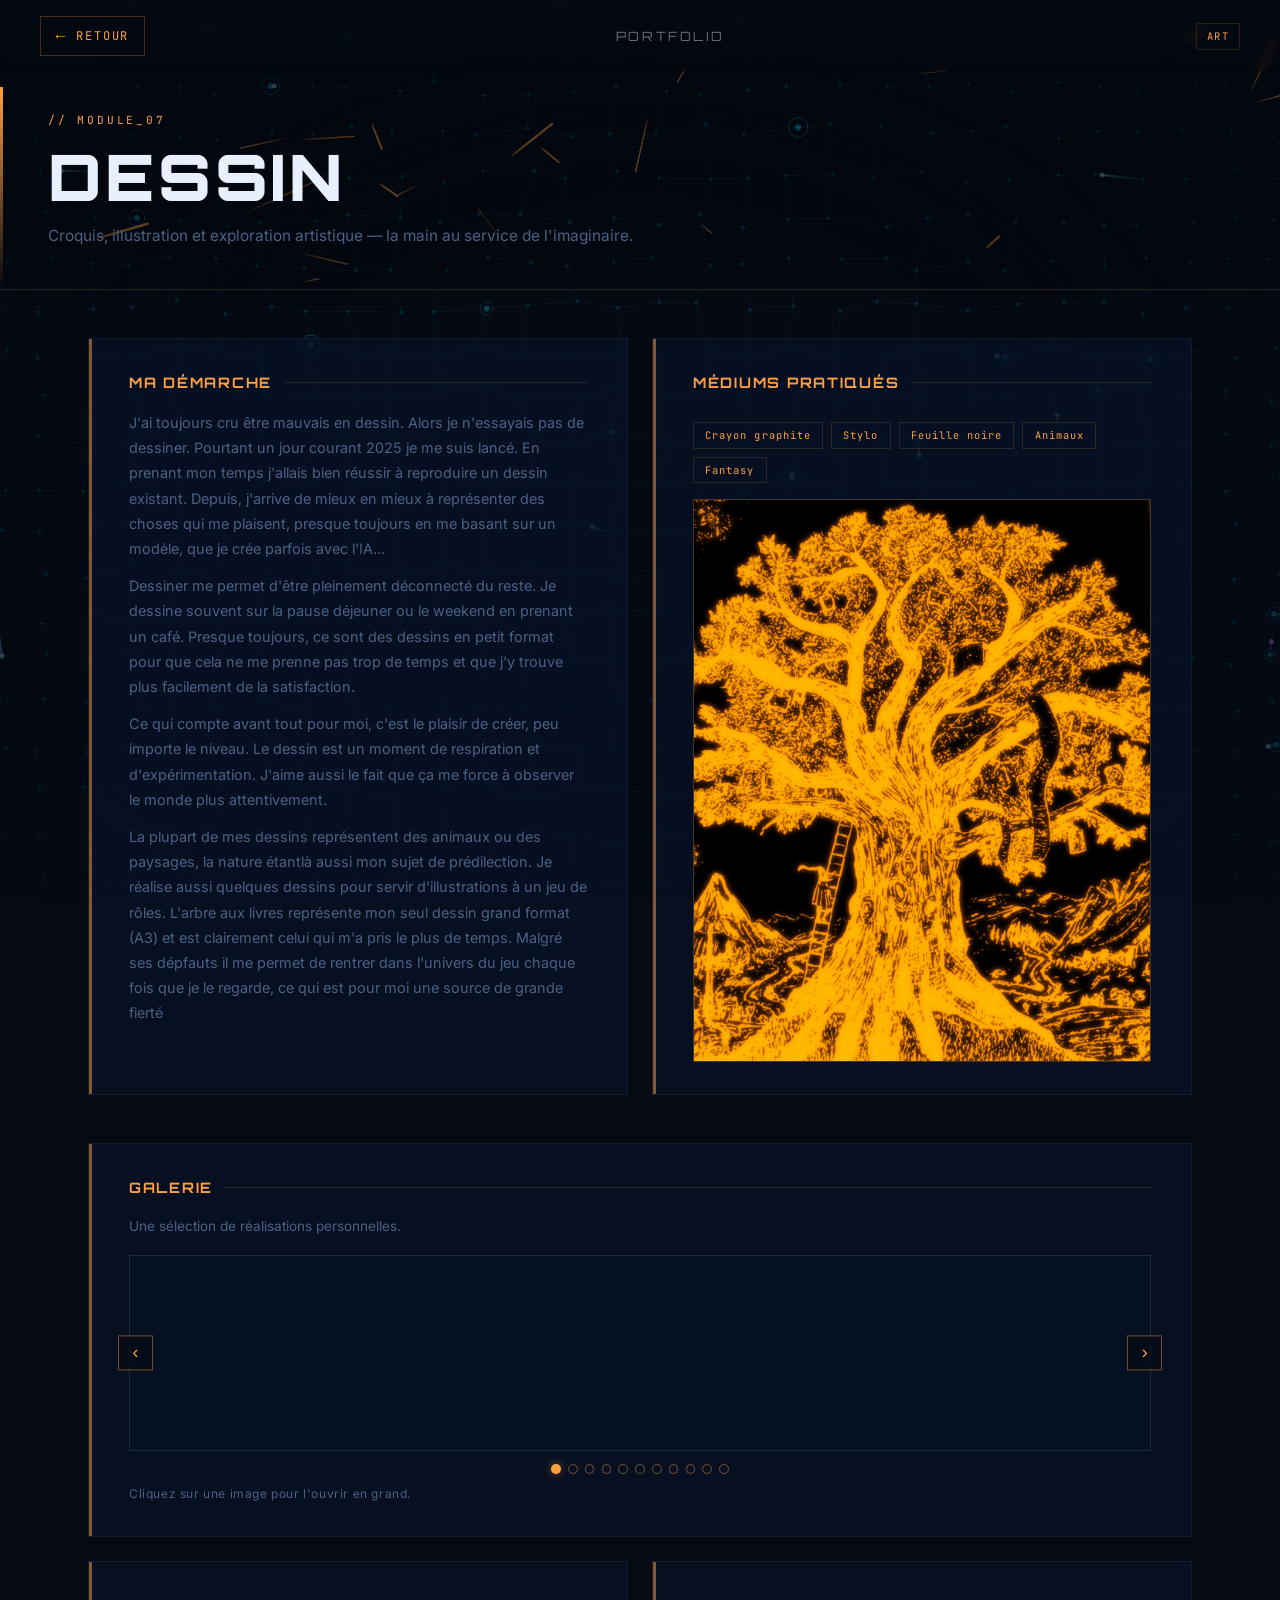
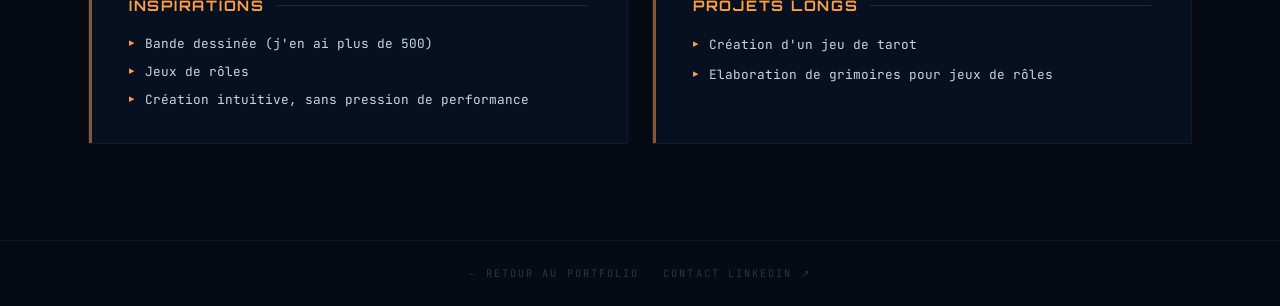
==== commit 0a10b2d3: "Fix: flèche précédente masquée par l'image dans la lightbox dessin (mobile)" ====
--- a/pages/dessin.html
+++ b/pages/dessin.html
@@ -151,6 +151,7 @@
         .lightbox-btn,
         .lightbox-close {
             position: absolute;
+            z-index: 1;
             border: 1px solid rgba(255, 159, 67, 0.45);
             background: rgba(5,10,19,0.75);
             color: var(--accent);
--- a/css/page.css
+++ b/css/page.css
@@ -320,8 +320,11 @@
     font-size: 0.8rem;
     color: var(--color-text);
     display: flex;
-    align-items: center;
+    align-items: flex-start;
     gap: 0.6rem;
+    overflow-wrap: break-word;
+    word-break: break-word;
+    min-width: 0;
 }
 
 .block-list li::before {
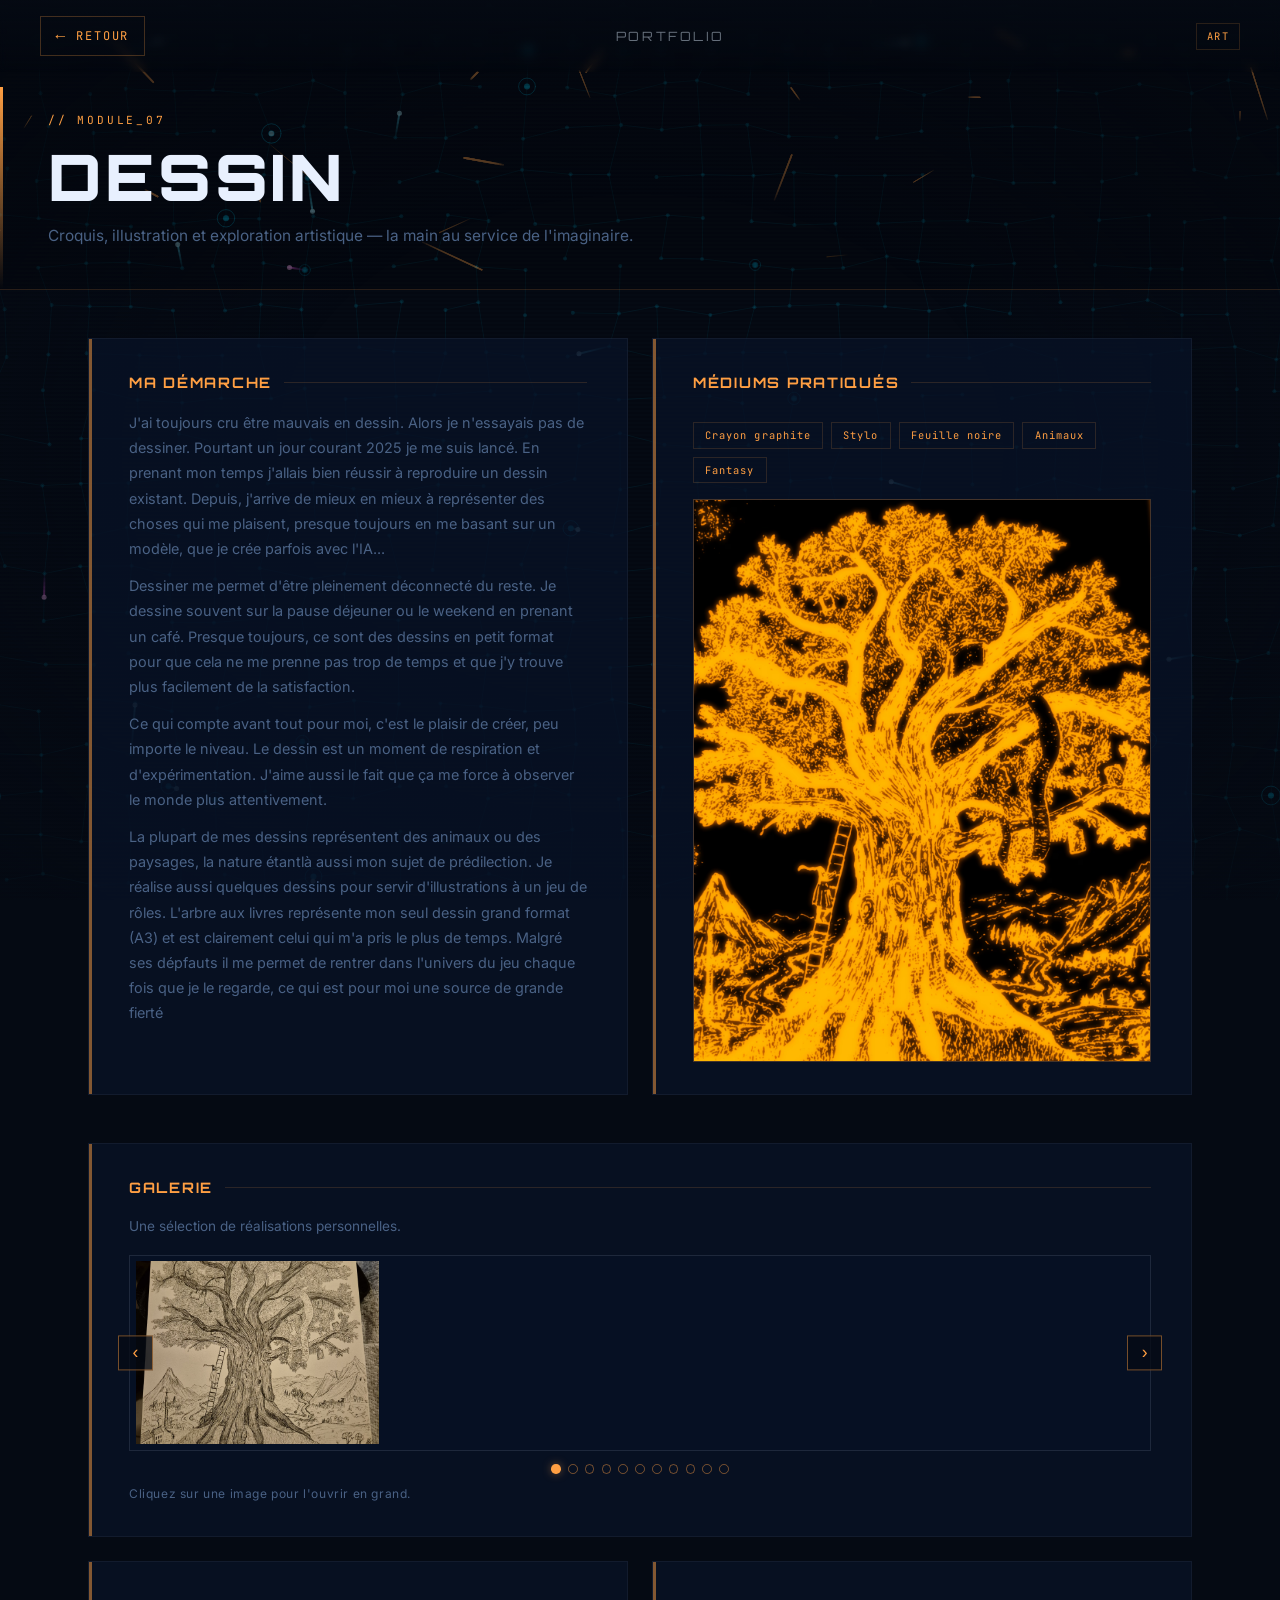
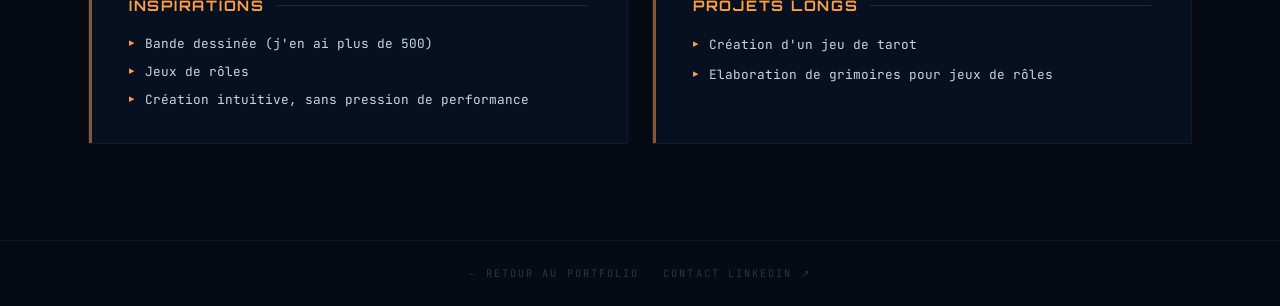
==== commit f3d164b9: "Fix: réordonner le DOM de la lightbox pour garantir que les flèches restent au-dessus de l'image" ====
--- a/pages/dessin.html
+++ b/pages/dessin.html
@@ -389,11 +389,11 @@
     </footer>
 
     <div class="lightbox" id="dessin-lightbox" aria-hidden="true">
-        <button class="lightbox-close" type="button" aria-label="Fermer l'image">×</button>
-        <button class="lightbox-btn prev" type="button" aria-label="Image précédente">‹</button>
         <figure>
             <img id="lightbox-image" src="" alt="Agrandissement d'un dessin">
         </figure>
+        <button class="lightbox-close" type="button" aria-label="Fermer l'image">×</button>
+        <button class="lightbox-btn prev" type="button" aria-label="Image précédente">‹</button>
         <button class="lightbox-btn next" type="button" aria-label="Image suivante">›</button>
     </div>
 
